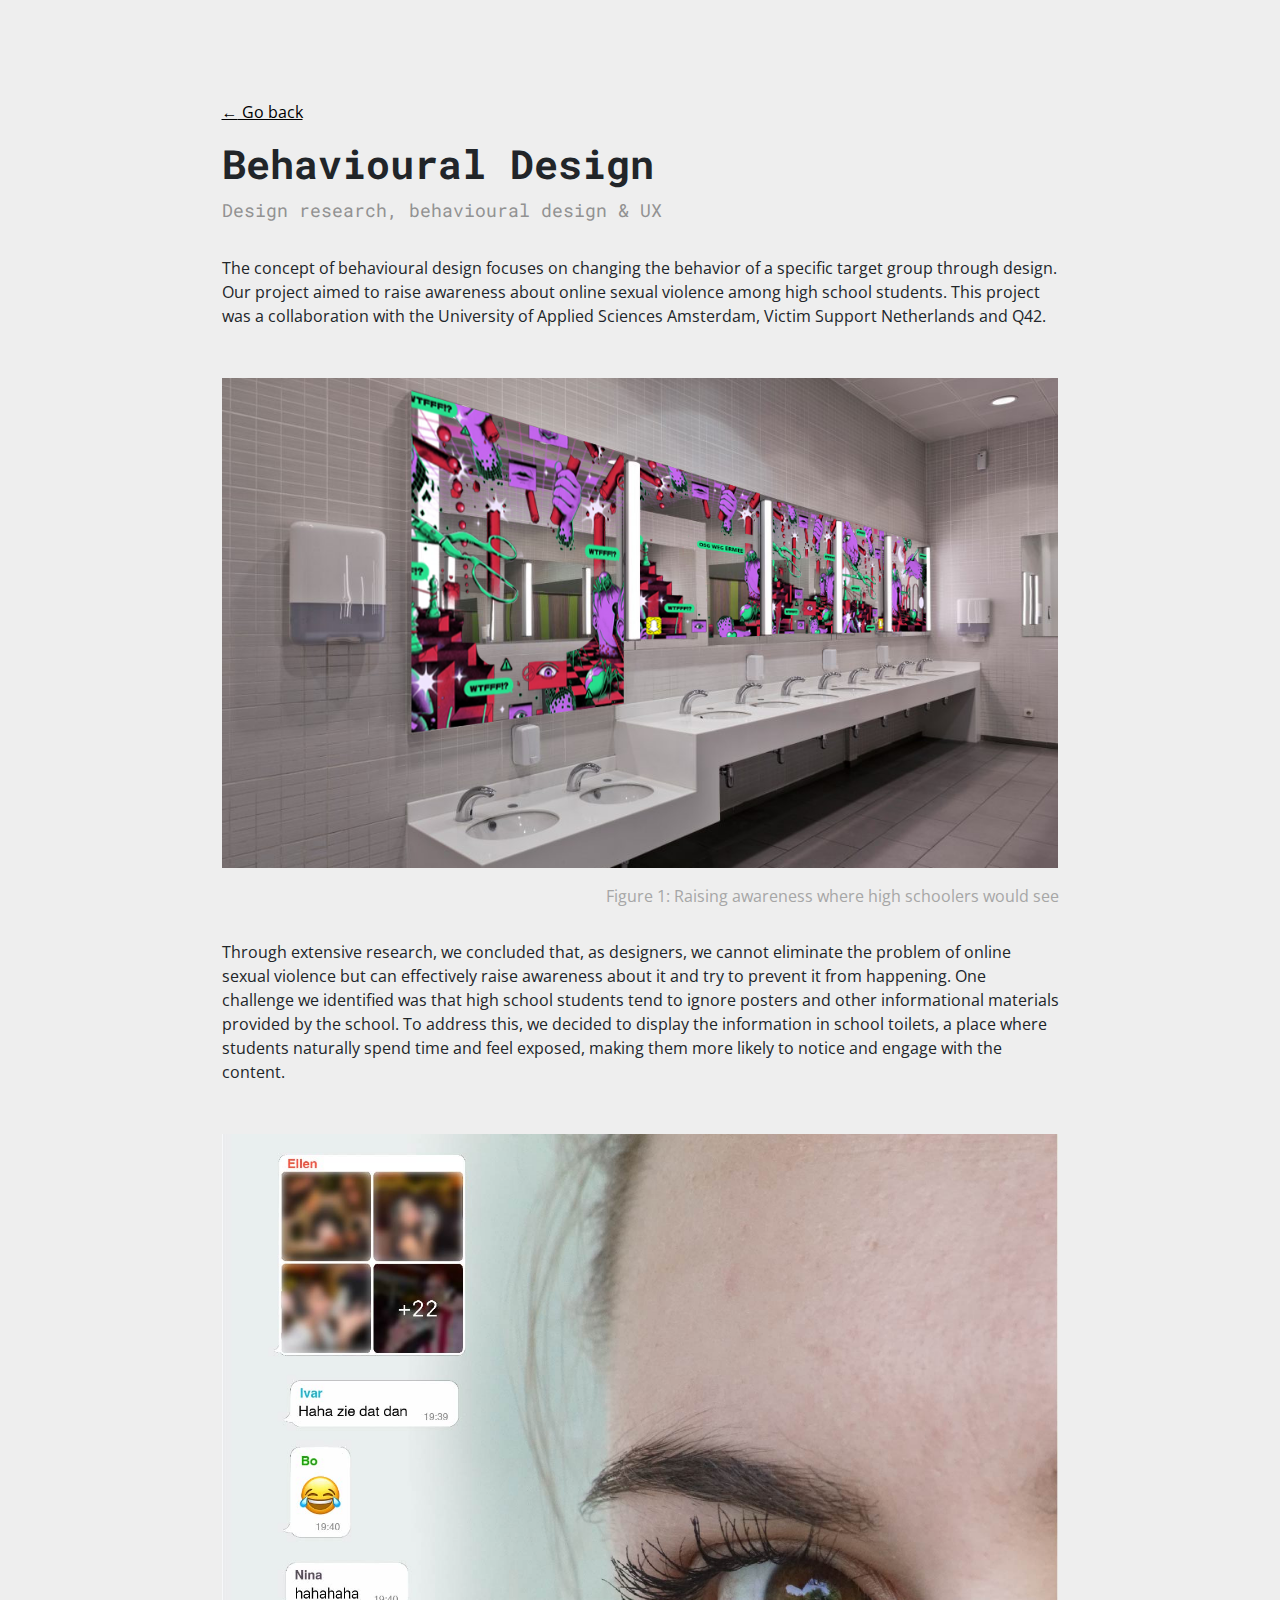
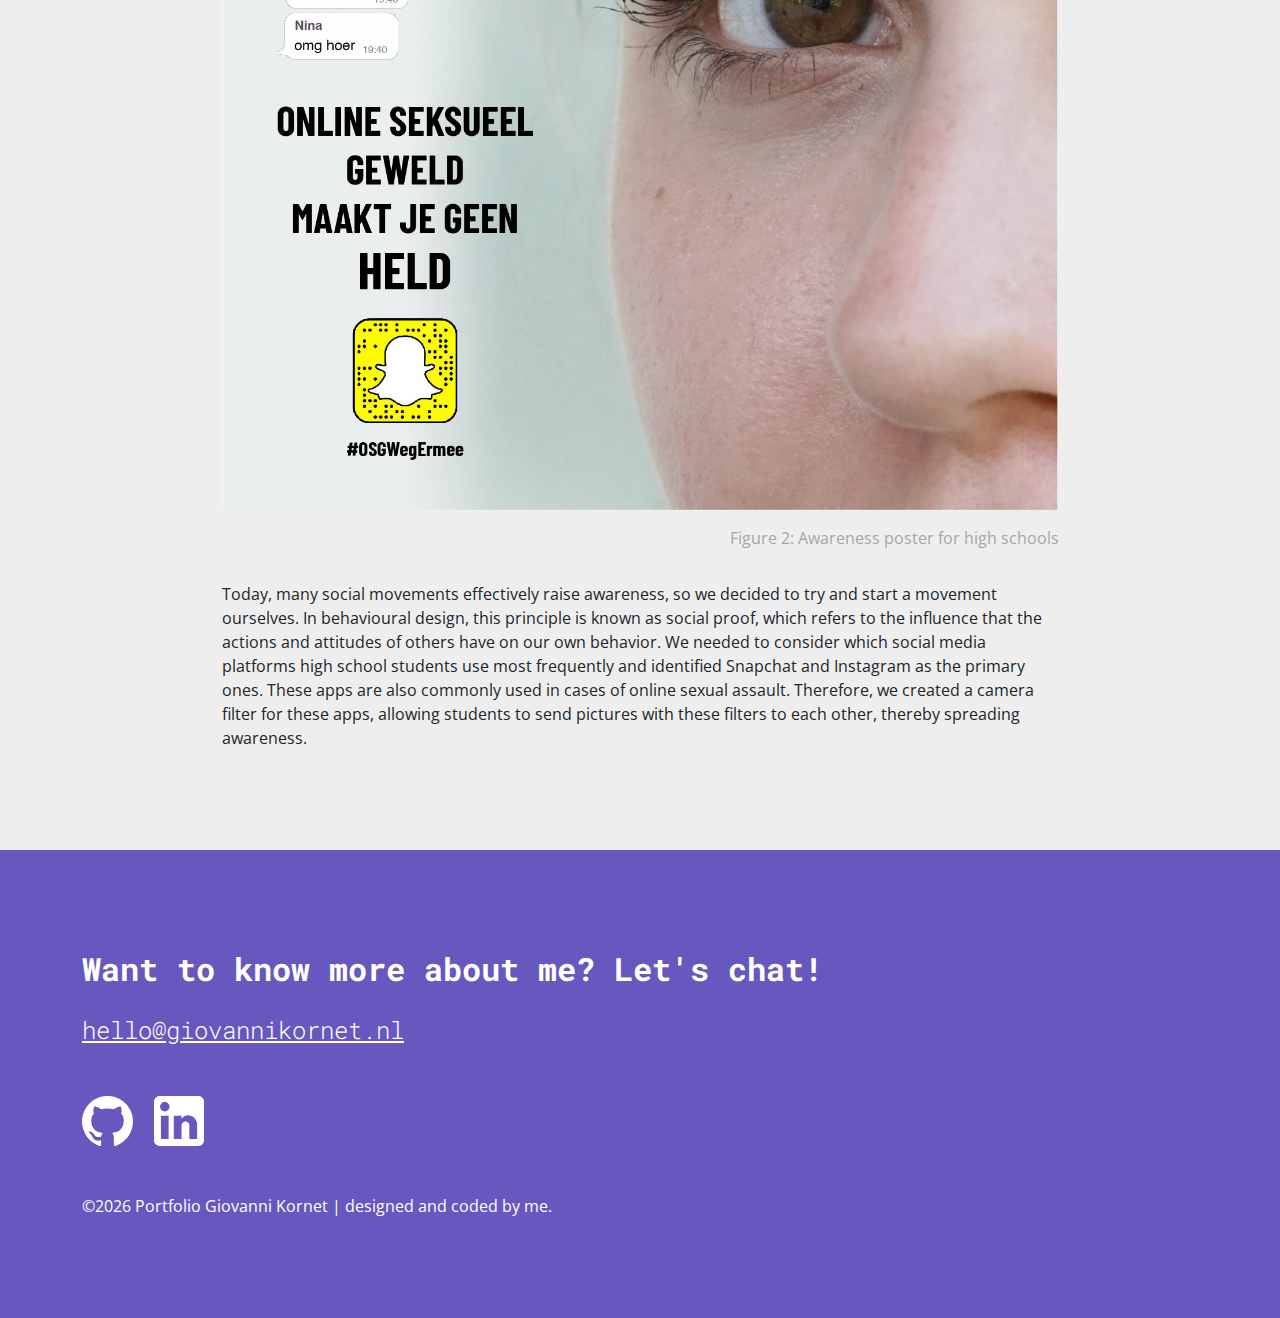
==== projects/behavioural-design.html @ 3bdf36f5 "Updated projects" ====
<!DOCTYPE html>
<html lang="en">

<head>
    <meta charset="UTF-8" />
    <meta name="viewport" content="width=device-width, initial-scale=1.0" />
    <!-- Main stylesheet -->
    <link rel="stylesheet" href="../css/style.css" />
    <link rel="stylesheet" href="../css/projects.css" />
    <!-- Bootstrap stylesheets -->
    <link rel="stylesheet" href="../inc/bootstrap/css/bootstrap-grid.min.css" />
    <link rel="stylesheet" href="../inc/bootstrap/css/bootstrap-reboot.min.css" />
    <link rel="stylesheet" href="../inc/bootstrap/css/bootstrap-utilities.min.css" />
    <link rel="stylesheet" href="../inc/bootstrap/css/bootstrap.min.css" />
    <link rel="stylesheet" href="../inc/bootstrap/css/bootstrap.rtl.min.css" />
    <link rel="icon" type="image/x-icon" href="/inc/images/icons/favicon.ico">
    <title>Giovanni Kornet | Portfolio - Behavioural Design</title>
</head>

<body>
    <section class="projectBackground">
        <div class="container projectHeader">
            <div class="w-100 d-flex flex-column align-items-center">
                <div class="w-75 projectContainer">
                    <a href="../index.html#projects" class="goBack">
                        <span class="goBackArrow">&larr;</span> Go back
                    </a>
                    <h1 class="projecTitle">Behavioural Design</h1>
                    <p class="projectTags">Design research, behavioural design & UX</p>
                    <p class="projectAbout">The concept of behavioural design focuses on changing the behavior of a
                        specific target
                        group through design. Our project aimed to raise awareness about online sexual violence among
                        high school
                        students. This project was a collaboration with the University of Applied Sciences Amsterdam,
                        Victim Support Netherlands and Q42.
                    </p>
                </div>
            </div>
            <div class="projectImageShowcase w-100 d-flex flex-column align-items-center">
                <div class="w-75">
                    <img src="../inc/images/project_behavioural/project_behavioural_showcase1.png" class="img-fluid"
                        alt="Two elderly people with a virtual reality headset on their head, watching a 360 degrees video">
                    <p class="d-flex justify-content-end mt-3 projectImageDescription">Figure 1: Raising awareness where
                        high schoolers would see</p>
                </div>
            </div>
            <div class="d-flex justify-content-center">
                <p class="projectAbout w-75">Through extensive research, we concluded that, as designers, we cannot
                    eliminate the problem of online sexual violence but can effectively raise awareness about it and try
                    to prevent it from happening. One
                    challenge we identified was that high school students tend to ignore posters and other informational
                    materials provided by the school. To address this, we decided to display the information in school
                    toilets, a place where students naturally spend time and feel exposed, making them more likely to
                    notice and engage with the content.</p>
            </div>
            <div class="projectImageShowcase w-100 d-flex flex-column align-items-center">
                <div class="w-75">
                    <img src="../inc/images/project_behavioural/project_behavioural_showcase2.jpg" class="img-fluid"
                        alt="Screenshot of the By Chasseur online shop">
                    <p class="d-flex justify-content-end mt-3 projectImageDescription">Figure 2: Awareness poster for
                        high schools</p>
                </div>
            </div>
            <div class="d-flex justify-content-center">
                <p class="projectAbout w-75">Today, many social movements effectively raise awareness, so we decided to
                    try and start a movement ourselves. In behavioural design, this principle is known as social proof,
                    which refers to the influence that the actions and attitudes of others have on our own behavior. We
                    needed to consider which social media platforms high school students use most frequently and
                    identified Snapchat and Instagram as the primary ones. These apps are also commonly used in cases of
                    online sexual assault. Therefore, we created a camera filter for these apps, allowing students to
                    send pictures with these filters to each other, thereby spreading awareness.
                </p>
            </div>
        </div>
    </section>
    <footer>
        <div class="container">
            <div class="footerContainer">
                <h2 class="headerWhite mb-4">Want to know more about me? Let's chat!</h2>
                <a class="footerMail mb-5" href="mailto:hello@giovannikornet.nl">hello@giovannikornet.nl</a>
                <div class="footerIcons mb-5">
                    <a href="https://github.com/GiiovanniK" target="_blank"><img
                            src="../inc/images/icons/GithubLogoWhite.svg" alt="GitHub logo" /></a>
                    <a href="https://www.linkedin.com/in/giovanni-kornet/" target="_blank"><img
                            src="../inc/images/icons/LinkedinLogoWhitesvg.svg" alt="LinkedIn logo" /></a>
                </div>
                <p class="copyright">
                    ©<span id="copyrightYear"></span> Portfolio Giovanni
                    Kornet | designed and coded by me.
                </p>
            </div>
        </div>
    </footer>
</body>
<script src="../javascript/script.js"></script>
<!-- Bootstrap scripts -->
<script src="../inc/bootstrap/js/bootstrap.bundle.min.js"></script>
<script src="../inc/bootstrap/js/bootstrap.min.js"></script>

</html>
---- css/style.css ----
* {
    padding: 0;
    margin: 0;
}

html {
    scroll-behavior: smooth;
}

/* Colors */
:root {
    --main: #eee;
    --white: #fff;
    --primary: #6658bf;
    --button: #7e6ded;
}

/* Fonts */
/* Roboto Mono */
@font-face {
    font-family: RobotoMonoLight;
    src: url(../inc/fonts/RobotoMono/static/RobotoMono-Light.ttf)
        format("truetype");
}

/* 400 */
@font-face {
    font-family: RobotoMonoRegular;
    src: url(../inc/fonts/RobotoMono/static/RobotoMono-Regular.ttf)
        format("truetype");
}
/* 700 */
@font-face {
    font-family: RobotoMonoBold;
    src: url(../inc/fonts/RobotoMono/static/RobotoMono-Bold.ttf)
        format("truetype");
}

/* Open Sans */
/* 300 */
@font-face {
    font-family: OpenSansLight;
    src: url(../inc/fonts/OpenSans/static/OpenSans-Light.ttf) format("truetype");
}

/* 400 */
@font-face {
    font-family: OpenSansRegular;
    src: url(../inc/fonts/OpenSans/static/OpenSans-Regular.ttf)
        format("truetype");
}
/* 700 */
@font-face {
    font-family: OpenSansBold;
    src: url(../inc/fonts/OpenSans/static/OpenSans-Bold.ttf) format("truetype");
}

/* Components */
.button {
    font-family: OpenSansBold;
    font-size: 16px;
    background-color: var(--button);
    width: fit-content;
    padding: 16px 30px;
    border-radius: 30px;
    text-align: center;
    display: flex;
    align-items: center;
}

.button a {
    text-decoration: none;
    color: var(--white);
}

.button:hover {
    opacity: 0.8;
}

/* Header */
header {
    height: 100dvh;
    background-color: var(--main);
}

.headerContainer {
    height: 100%;
    display: flex;
    flex-direction: column;
    justify-content: center;
}

/* Header image and backdrop */
.subjectContainer {
    display: grid;
    grid-template-rows: 80%;
    grid-template-columns: 70%;
    justify-content: center;
}

.imageBackdrop {
    width: 80%;
    height: 70%;
    border-radius: 40px;
    background-color: var(--primary);
    grid-area: 1 / 1 / 2 / 2;
    justify-self: center;
    align-self: center;
}

.itsme {
    width: 100%;
    grid-area: 1 / 1 / 2 / 2;
    z-index: 1;
    align-self: flex-end;
}

.aboutLinks {
    display: flex;
    align-items: center;
    flex-wrap: wrap;
}

.aboutLinks a {
    color: var(--white);
    text-decoration: none;
}

.aboutLinksExternal {
    margin-left: .5em;
}

.aboutLinksExternal a {
    text-decoration: none;
    padding: .5em;
}

.arrowDownIcon {
    width: 14px;
    margin-left: 1em;
}

.arrowAnimContainer {
    position: absolute;
    bottom: 2em;
    left: 0;
    right: 0;
}

/* About */
#about {
    background-color: var(--white);
    padding: 6.25em 0 6.25em 0;
}

.experienceTable {
    display: flex;
    flex-direction: column;
    flex-wrap: wrap;
    margin-top: 3.125em;
}

.tableTitle {
    font-family: RobotoMonoRegular;
    font-size: 20px;
    color: #929292;
    margin-bottom: 0.5em !important;
}

.experienceTableDivider {
    color: var(--primary);
    background-color: var(--button);
    border: none;
    height: 2px;
    opacity: 1;
    margin: 2em 0 2em 0;
}

.experience {
    display: flex;
    border-bottom: 1px solid #d8d8d8;
    padding: 1.5em 0 1.5em 0;
}

.experience:nth-child(7),
.experience:last-of-type {
    border-bottom: unset;
    padding: 1.5em 0 0 0;
}

.experienceYear {
    font-family: OpenSansBold;
    margin-bottom: 0;
    flex-grow: 1;
}

.experienceTitle {
    margin-bottom: 0;
}

.languages-software-icons {
    display: flex;
    flex-wrap: wrap;
    justify-content: center;
    margin-top: 6.25em;
}

.languages-software-icons img {
    padding: 1em;
}

/* Projects */
#projects {
    background-color: var(--main);
    padding: 6.25em 0 6.25em 0;
}

.projectBlock {
    text-align: center;
    color: #fff;
    background-repeat: no-repeat;
    background-size: cover;
    background-position: center;
    width: 100%;
    height: 440px;
    border-radius: 25px;
    background-color: rgba(0, 0, 0, 0.7);
    background-blend-mode: multiply;
    -webkit-transition: -webkit-transform 0.5s ease-in-out;
    transition: transform 0.5s ease-in-out;
    display: flex;
    align-items: center;
}

.projectBlockOptional {
    text-align: center;
    color: #fff;
    width: 100%;
    height: 440px;
    border-radius: 25px;
    background-color: var(--primary);
    display: flex;
    align-items: center;
}

.projectBlock:hover {
    -webkit-transform: scale(1.1);
    transform: scale(1.1);
    transition: 0.5s ease;
}

#projects a {
    text-decoration: none;
}

#project1 {
    background-image: url(../inc/images/covers/project_indischpraten.png);
}
#project2 {
    background-image: url(../inc/images/covers/project_insideoutdoor.png);
}
#project3 {
    background-image: url(../inc/images/covers/project_bychasseur.png);
}
#project4 {
    background-image: url(../inc/images/covers/project_VRimmersive.jpg);
}
#project5 {
    background-image: url(../inc/images/covers/project_behavioural.png);
}
#project6 {
    background-image: url(../inc/images/covers/project_fitwithmit.png);
}

/* Typography */
h1,
h2,
h3 {
    font-family: RobotoMonoBold;
    margin-bottom: 0 !important;
}

h3 {
    font-size: 24px !important;
}

p {
    font-family: OpenSansRegular;
    margin-bottom: 0 !important;
}

.headerBlack {
    color: #000;
}

.headerWhite {
    color: #fff;
}

/* Footer */
footer {
    background-color: var(--primary);
    padding: 6.25em 0 6.25em 0;
}

.footerContainer {
    display: flex;
    flex-wrap: wrap;
    flex-direction: column;
}

.footerMail {
    font-family: RobotoMonoLight;
    color: var(--white);
    font-size: 24px;
    text-decoration: underline;
    width: fit-content;
}

.footerMail:hover {
    opacity: 0.7;
}

.footerIcons a {
    margin-right: 1em;
}

.footerIcons a:last-of-type {
    margin-right: 0;
}

.aboutLinksExternal a:hover,
.projectExternalLinks a:hover,
.footerIcons a:hover {
    opacity: 0.8;
}

.copyright {
    color: var(--white);
}

/* media queries */
@media screen and (max-width: 991px) {
    .projectContainer {
        grid-auto-flow: row;
        grid-template-columns: unset;
    }
    .projectContainer .projectImg {
        display: none;
    }
    .projectExternalLinks {
        justify-content: center;
    }
    .projectContainer .button {
        padding: 8px 60px;
    }
}
@media screen and (max-width: 767px) {
    h1,
    h2,
    h3,
    p {
        text-align: center;
    }
    .intro {
        margin-bottom: 3em;
    }
    .aboutLinks {
        justify-content: center;
    }
    .container p {
        width: 100% !important;
    }
    .tableTitle {
        text-align: left;
    }
    .experienceTable .experience p.experienceYear {
        text-align: start;
    }
    .experienceTable .experience p.experienceTitle {
        text-align: right;
    }
    .languages-software-icons {
        margin-top: 4em;
    }
    .languages-software-icons img {
        padding: 1em;
    }
    footer {
        text-align: center;
    }
    .footerMail {
        width: 100%;
    }
    .subjectContainer {
        display: none;
    }
    .arrowAnim {
        display: none !important;
    }
}

@media screen and (max-width: 350px) {
    .footerMail {
        font-size: 20px;
    }
}

@media screen and (max-width: 338px) {
    .aboutLinksExternal {
        margin-left: unset;
    }
}

@media screen and (max-width: 329px) {
    .aboutLinksExternal a {
        padding: 0;
    }
    .aboutLinksExternal a img {
        margin: 1em 1em 0 1em;
    }
}

@media screen and (max-height: 700px) {
    .intro {
        margin-bottom: 0;
    }
    .intro p {
        margin-bottom: 1em !important;
    }
    .arrowAnim {
        display: none !important;
    }
}
---- css/projects.css ----
.projectBackground {
    background-color: var(--main);
}

.goBack {
    font-family: OpenSansRegular;
    color: black;
    text-decoration: underline;
    display: inline-block;
    margin-bottom: 1em;
}

.goBack:hover {
    opacity: 0.6;
}

.projectHeader {
    padding: 6.25em 0 6.25em 0;
}

.projectTags {
    font-family: RobotoMonoRegular;
    font-size: 18px;
    color: #929292;
    margin-top: 0.5em;
}

.projectAbout {
    margin-top: 2em;
}

.projectImageShowcase {
    margin-top: 3.125em;
}

.projectImageDescription {
    font-family: OpenSansRegular;
    font-size: 16px;
    color: #a6a6a6;
    margin-top: 0.5em;
}

.externalLinksContainer {
    margin-top: 6.25em;
}

.externalProjectLinks a {
    color: var(--white);
    text-decoration: none;
}

.arrowExternal {
    margin-left: 1em;
}

.projectDivider hr {
    margin: 6.25em 0 6.25em 0;
}

/* media queries */
@media screen and (max-width: 991px) {
    .projectHeader div:first-of-type {
        width: 100% !important;
    }
    
    .projectImageShowcase div:first-of-type {
        width: 100% !important;
    }
    p.projectAbout {
        width: 100% !important;
    }
    hr.experienceTableDivider {
        width: 100% !important;
    }
}

@media screen and (max-width: 376px) {
    .aboutLinksExternal a {
        padding: 0;
    }
    .aboutLinksExternal a img {
        margin: 1em 1em 0 1em;
    }
}

@media screen and (max-width: 767px) {
    .goBack {
        text-align: center;
    }
}

@media screen and (max-width: 384px) {
    .aboutLinksExternal {
        margin-left: unset;
    }
}
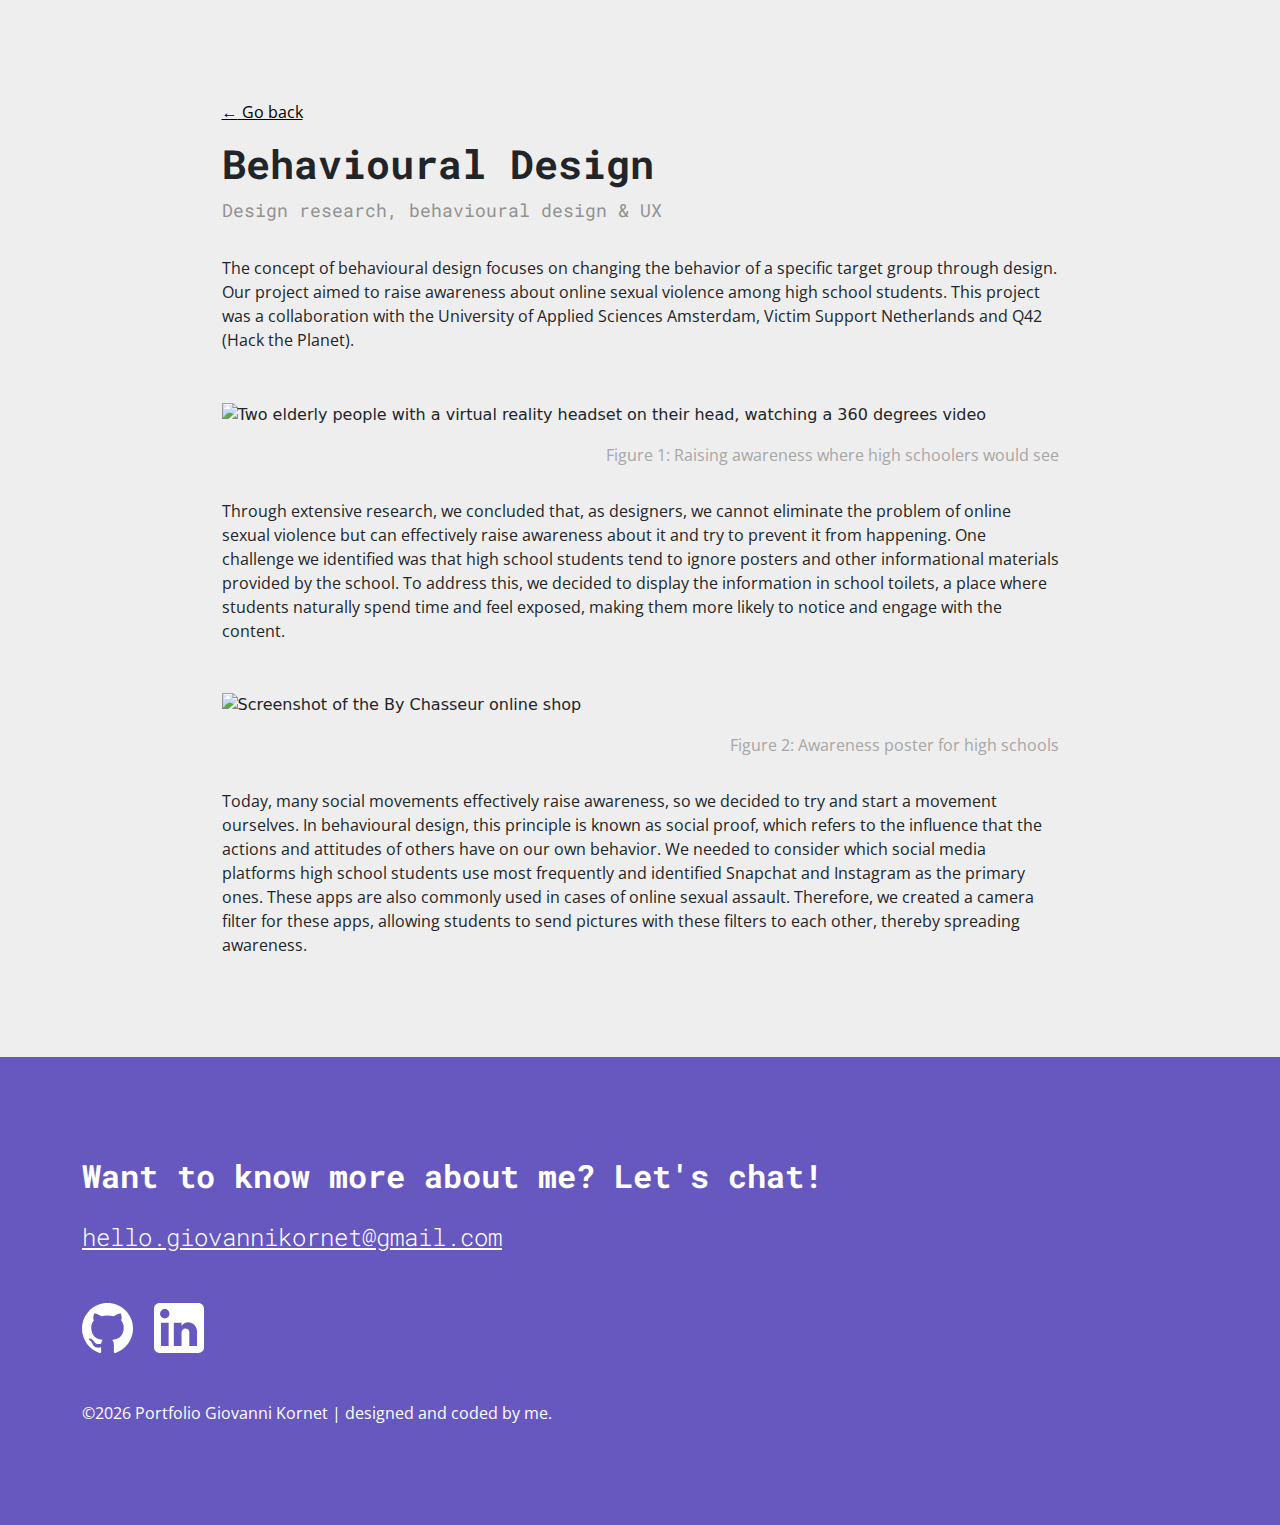
==== commit 8577b498: "Update behavioural-design.html" ====
--- a/projects/behavioural-design.html
+++ b/projects/behavioural-design.html
@@ -32,13 +32,13 @@
                         group through design. Our project aimed to raise awareness about online sexual violence among
                         high school
                         students. This project was a collaboration with the University of Applied Sciences Amsterdam,
-                        Victim Support Netherlands and Q42.
+                        Victim Support Netherlands and Q42 (Hack the Planet).
                     </p>
                 </div>
             </div>
             <div class="projectImageShowcase w-100 d-flex flex-column align-items-center">
                 <div class="w-75">
-                    <img src="../inc/images/project_behavioural/project_behavioural_showcase1.png" class="img-fluid"
+                    <img src="../inc/images/project_behavioural/project_behavioural_showcase1.webp" class="img-fluid"
                         alt="Two elderly people with a virtual reality headset on their head, watching a 360 degrees video">
                     <p class="d-flex justify-content-end mt-3 projectImageDescription">Figure 1: Raising awareness where
                         high schoolers would see</p>
@@ -55,7 +55,7 @@
             </div>
             <div class="projectImageShowcase w-100 d-flex flex-column align-items-center">
                 <div class="w-75">
-                    <img src="../inc/images/project_behavioural/project_behavioural_showcase2.jpg" class="img-fluid"
+                    <img src="../inc/images/project_behavioural/project_behavioural_showcase2.webp" class="img-fluid"
                         alt="Screenshot of the By Chasseur online shop">
                     <p class="d-flex justify-content-end mt-3 projectImageDescription">Figure 2: Awareness poster for
                         high schools</p>
@@ -77,7 +77,7 @@
         <div class="container">
             <div class="footerContainer">
                 <h2 class="headerWhite mb-4">Want to know more about me? Let's chat!</h2>
-                <a class="footerMail mb-5" href="mailto:hello@giovannikornet.nl">hello@giovannikornet.nl</a>
+                <a class="footerMail mb-5" href="mailto:hello.giovannikornet@gmail.com">hello.giovannikornet@gmail.com</a>
                 <div class="footerIcons mb-5">
                     <a href="https://github.com/GiiovanniK" target="_blank"><img
                             src="../inc/images/icons/GithubLogoWhite.svg" alt="GitHub logo" /></a>
